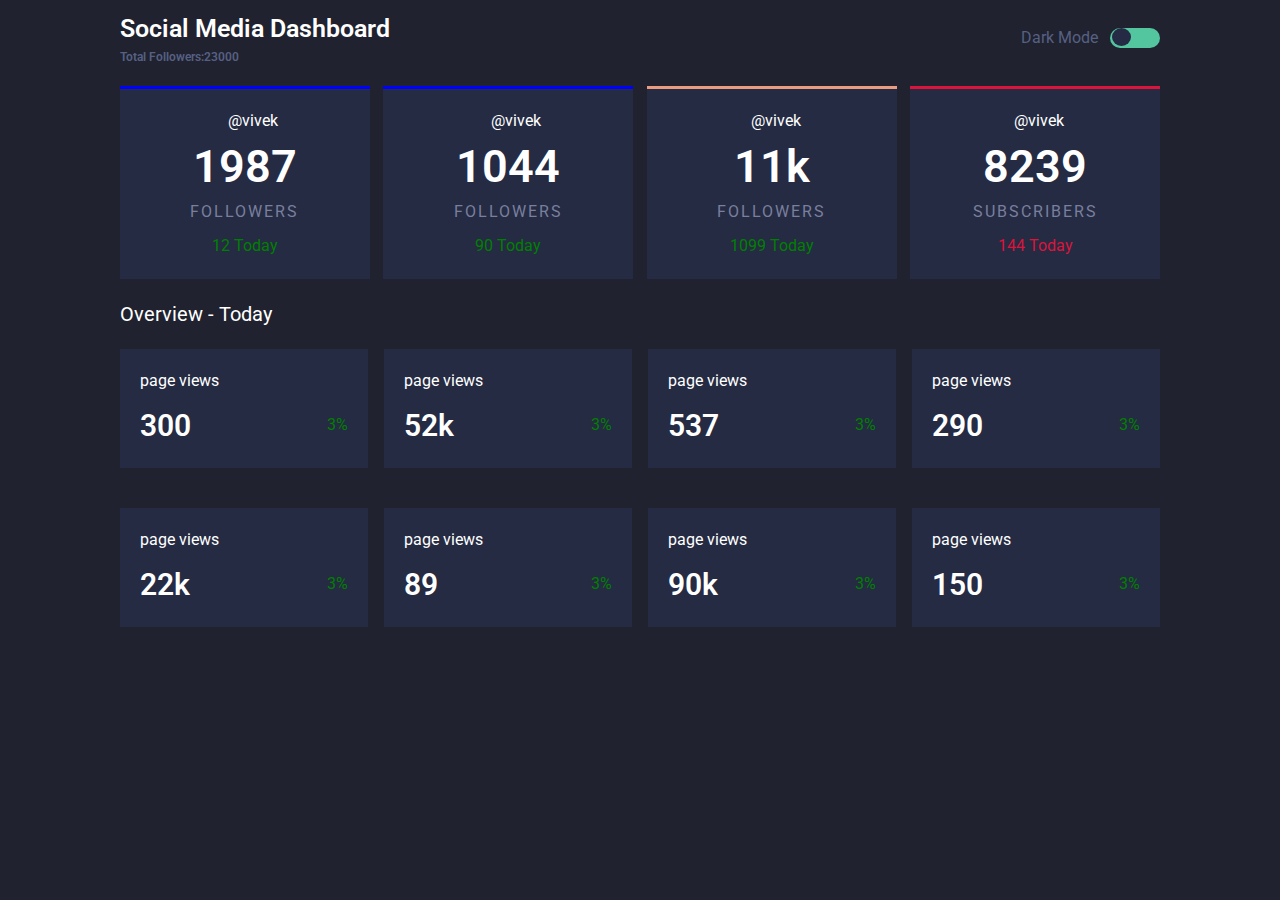
==== block-BHaabv/index.html @ 7cc3a7a7 "background A-03" ====
<!DOCTYPE html>
<html lang="en">
  <head>
    <meta charset="UTF-8" />
    <title>Backgroun A03</title>
    <link
      rel="stylesheet"
      href="https://use.fontawesome.com/releases/v5.15.3/css/all.css"
      integrity="sha384-SZXxX4whJ79/gErwcOYf+zWLeJdY/qpuqC4cAa9rOGUstPomtqpuNWT9wdPEn2fk"
      crossorigin="anonymous"
    />
    <link
      href="https://fonts.googleapis.com/css2?family=Roboto&display=swap"
      rel="stylesheet"
    />
    <link rel="stylesheet" href="assets/stylesheet/style.css" />
  </head>
  <body>
    <header class="container">
      <div class="flex">
        <div>
          <h1>Social Media Dashboard</h1>
          <h5 class="sub-header">Total Followers:23000</h5>
        </div>
        <div class="flex">
          <h2 class="mode">Dark Mode</h2>
          <div class="dot">
            <div class="small-dot"></div>
          </div>
        </div>
      </div>
    </header>
    <main>
      <section class="container">
        <div class="flex-container">
          <div class="col-1 top-color1">
            <a><i class="fab fa-facebook-square i"></i>@vivek</a>
            <h3 class="number">1987</h3>
            <h6>Followers</h6>
            <p class="para"><i class="fas fa-sort-up"></i>12 Today</p>
          </div>
          <div class="col-1 top-color1">
            <a><i class="fab fa-twitter i"></i>@vivek</a>
            <h3 class="number">1044</h3>
            <h6>Followers</h6>
            <p class="para"><i class="fas fa-sort-up i-icon"></i> 90 Today</p>
          </div>
          <div class="col-1 top-color2">
            <a><i class="fab fa-instagram insta"></i>@vivek</a>
            <h3 class="number">11k</h3>
            <h6>Followers</h6>
            <p class="para"><i class="fas fa-sort-up"></i> 1099 Today</p>
          </div>
          <div class="col-1 top-color3">
            <a><i class="fab fa-youtube y-icon"></i>@vivek</a>
            <h3 class="number">8239</h3>
            <h6>Subscribers</h6>
            <p class="para-red">
              <i class="fas fa-sort-down down"></i> 144 Today
            </p>
          </div>
        </div>
      </section>

      <section class="container">
        <h2 class="header2">Overview - Today</h2>
        <div class="flex-wrap">
          <div class="col-2">
            <div class="flex">
              <h3>page views</h3>
              <a><i class="fab fa-facebook-square i"></i></a>
            </div>
            <div class="flex margin">
              <h3 class="text-number">300</h3>
              <a class="para"><i class="fas fa-sort-up"></i> 3%</a>
            </div>
          </div>

          <div class="col-2">
            <div class="flex">
              <h3>page views</h3>
              <a><i class="fab fa-facebook-square i"></i></a>
            </div>
            <div class="flex margin">
              <h3 class="text-number">52k</h3>
              <a class="para"><i class="fas fa-sort-up"></i> 3%</a>
            </div>
          </div>

          <div class="col-2">
            <div class="flex">
              <h3>page views</h3>
              <a><i class="fab fa-youtube y-icon"></i></a>
            </div>
            <div class="flex margin">
              <h3 class="text-number">537</h3>
              <a class="para"><i class="fas fa-sort-up"></i> 3%</a>
            </div>
          </div>

          <div class="col-2">
            <div class="flex">
              <h3>page views</h3>
              <a><i class="fab fa-youtube y-icon"></i></a>
            </div>
            <div class="flex margin">
              <h3 class="text-number">290</h3>
              <a class="para"><i class="fas fa-sort-up"></i> 3%</a>
            </div>
          </div>

          <div class="col-2">
            <div class="flex">
              <h3>page views</h3>
              <a><i class="fab fa-twitter i"></i></a>
            </div>
            <div class="flex margin">
              <h3 class="text-number">22k</h3>
              <a class="para"><i class="fas fa-sort-up"></i> 3%</a>
            </div>
          </div>

          <div class="col-2">
            <div class="flex">
              <h3>page views</h3>
              <a><i class="fab fa-twitter i"></i></a>
            </div>
            <div class="flex margin">
              <h3 class="text-number">89</h3>
              <a class="para"><i class="fas fa-sort-up"></i> 3%</a>
            </div>
          </div>

          <div class="col-2">
            <div class="flex">
              <h3>page views</h3>
              <a><i class="fab fa-instagram"></i></a>
            </div>
            <div class="flex margin">
              <h3 class="text-number">90k</h3>
              <a class="para"><i class="fas fa-sort-up"></i> 3%</a>
            </div>
          </div>

          <div class="col-2">
            <div class="flex">
              <h3>page views</h3>
              <a><i class="fab fa-instagram"></i></a>
            </div>
            <div class="flex margin">
              <h3 class="text-number">150</h3>
              <a class="para"><i class="fas fa-sort-up"></i> 3%</a>
            </div>
          </div>
        </div>
      </section>
    </main>
  </body>
</html>
---- block-BHaabv/assets/stylesheet/style.css ----
/* http://meyerweb.com/eric/tools/css/reset/ 
   v2.0 | 20110126
   License: none (public domain)
*/

html,
body,
div,
span,
applet,
object,
iframe,
h1,
h2,
h3,
h4,
h5,
h6,
p,
blockquote,
pre,
a,
abbr,
acronym,
address,
big,
cite,
code,
del,
dfn,
em,
img,
ins,
kbd,
q,
s,
samp,
small,
strike,
strong,
sub,
sup,
tt,
var,
b,
u,
i,
center,
dl,
dt,
dd,
ol,
ul,
li,
fieldset,
form,
label,
legend,
table,
caption,
tbody,
tfoot,
thead,
tr,
th,
td,
article,
aside,
canvas,
details,
embed,
figure,
figcaption,
footer,
header,
hgroup,
menu,
nav,
output,
ruby,
section,
summary,
time,
mark,
audio,
video {
  margin: 0;
  padding: 0;
  border: 0;
  font-size: 100%;
  font: inherit;
  vertical-align: baseline;
}
/* HTML5 display-role reset for older browsers */
article,
aside,
details,
figcaption,
figure,
footer,
header,
hgroup,
menu,
nav,
section {
  display: block;
}
body {
  line-height: 1;
}
ol,
ul {
  list-style: none;
}
blockquote,
q {
  quotes: none;
}
blockquote:before,
blockquote:after,
q:before,
q:after {
  content: "";
  content: none;
}
table {
  border-collapse: collapse;
  border-spacing: 0;
}
/* custom css */
body {
  line-height: 1.5;
  font-size: 16px;
  background-color: #20222f;
  color: white;
  font-family: "Roboto", sans-serif;
}
.container {
  max-width: 1040px;
  margin: 0 auto;
  padding: 10px 32px;
}
.flex {
  display: flex;
  justify-content: space-between;
  align-items: center;
}
.flex-container {
  display: flex;
  justify-content: space-between;
}
.flex-wrap {
  display: flex;
  justify-content: space-between;
  flex-wrap: wrap;
}
h1 {
  font-size: 25px;
  font-weight: 600;
}
.sub-header {
  color: #566083;
  font-size: 12px;
  font-weight: 600;
}
.mode {
  margin-right: 12px;
  color: #566083;
}
.dot {
  width: 50px;
  height: 20px;
  background: #53c6a0;
  border-radius: 20px;
}
.small-dot {
  background: #252a45;
  width: 9px;
  padding: 5px;
  height: 8px;
  border-radius: 50%;
  margin-left: 2px;
}
.col-1 {
  flex: 0 1 24%;
  background-color: #252b43;
  text-align: center;
  align-self: center;
  padding: 20px 0;
}

.top-color1 {
  border-top: 3px solid blue;
}
.top-color2 {
  border-top: 3px solid #eb9b80;
}
.top-color3 {
  border-top: 3px solid crimson;
}
h6 {
  color: #797f9e;
  text-transform: uppercase;
  padding-bottom: 10px;
  letter-spacing: 2px;
  padding-top: 0px;
}
.insta {
  padding-right: 8px;
}

.i {
  color: blue;
  padding: 0 8px;
}
.y-icon {
  color: crimson;
  padding-right: 8px;
}
.number {
  font-size: 45px;
  font-weight: 600;
}
.para {
  color: green;
}
.para-red {
  color: crimson;
}
p i {
  vertical-align: middle;
}
/*2nd section */
.header2 {
  font-size: 20px;
}
.col-2 {
  flex: 0 1 20%;
  background-color: #252b43;
  padding: 20px 20px;
  margin: 20px 0;
}
.margin {
  padding-top: 10px;
}
.text-number {
  font-size: 30px;
  font-weight: 600;
}
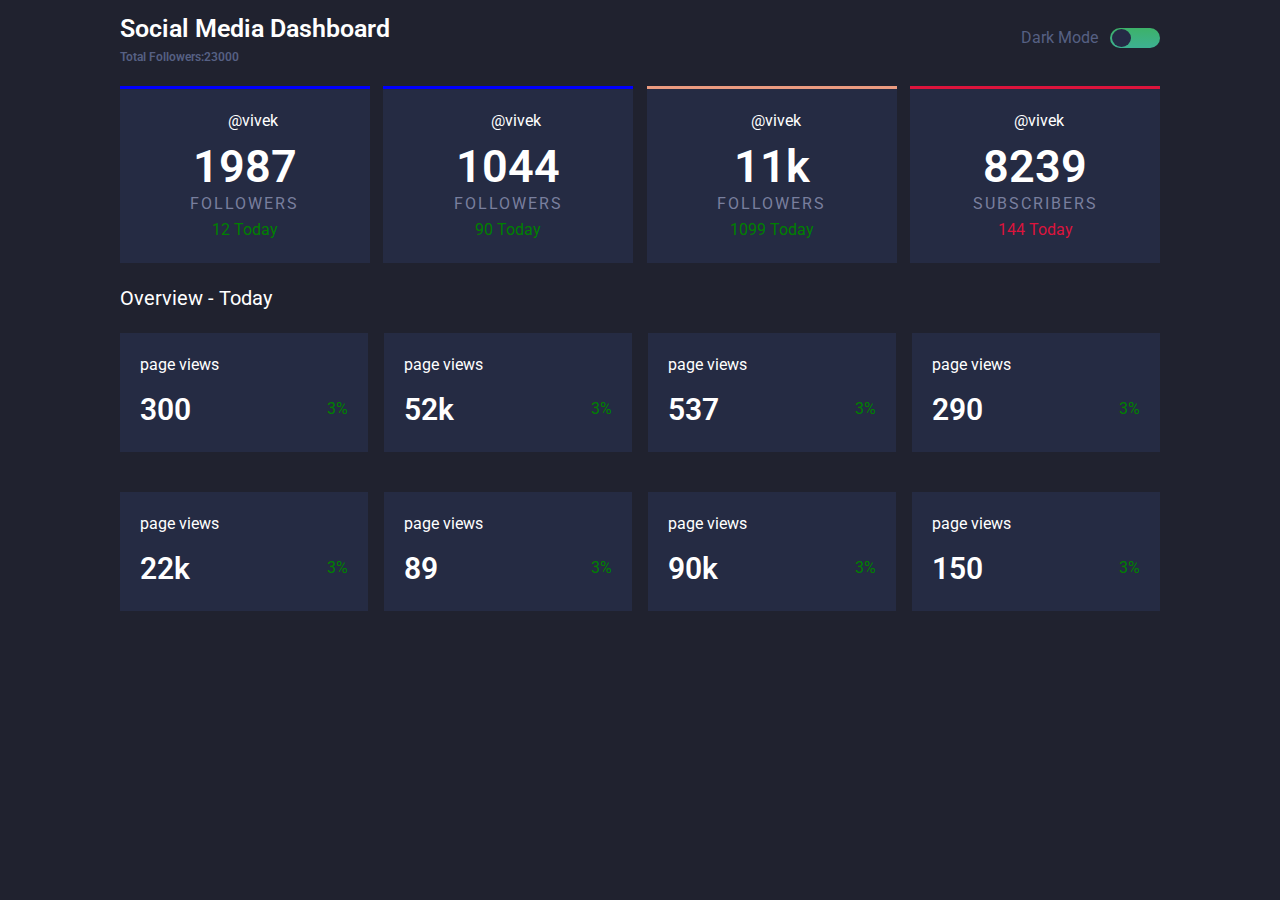
==== commit adc62f2a: "add linear-gradient" ====
--- a/block-BHaabv/index.html
+++ b/block-BHaabv/index.html
@@ -24,7 +24,7 @@
         </div>
         <div class="flex">
           <h2 class="mode">Dark Mode</h2>
-          <div class="dot">
+          <div class="dot flex">
             <div class="small-dot"></div>
           </div>
         </div>
--- a/block-BHaabv/assets/stylesheet/style.css
+++ b/block-BHaabv/assets/stylesheet/style.css
@@ -170,7 +170,7 @@
 .dot {
   width: 50px;
   height: 20px;
-  background: #53c6a0;
+  background: linear-gradient(#3db269, #3db192);
   border-radius: 20px;
 }
 .small-dot {
@@ -204,6 +204,7 @@
   padding-bottom: 10px;
   letter-spacing: 2px;
   padding-top: 0px;
+  line-height: 0.5;
 }
 .insta {
   padding-right: 8px;
